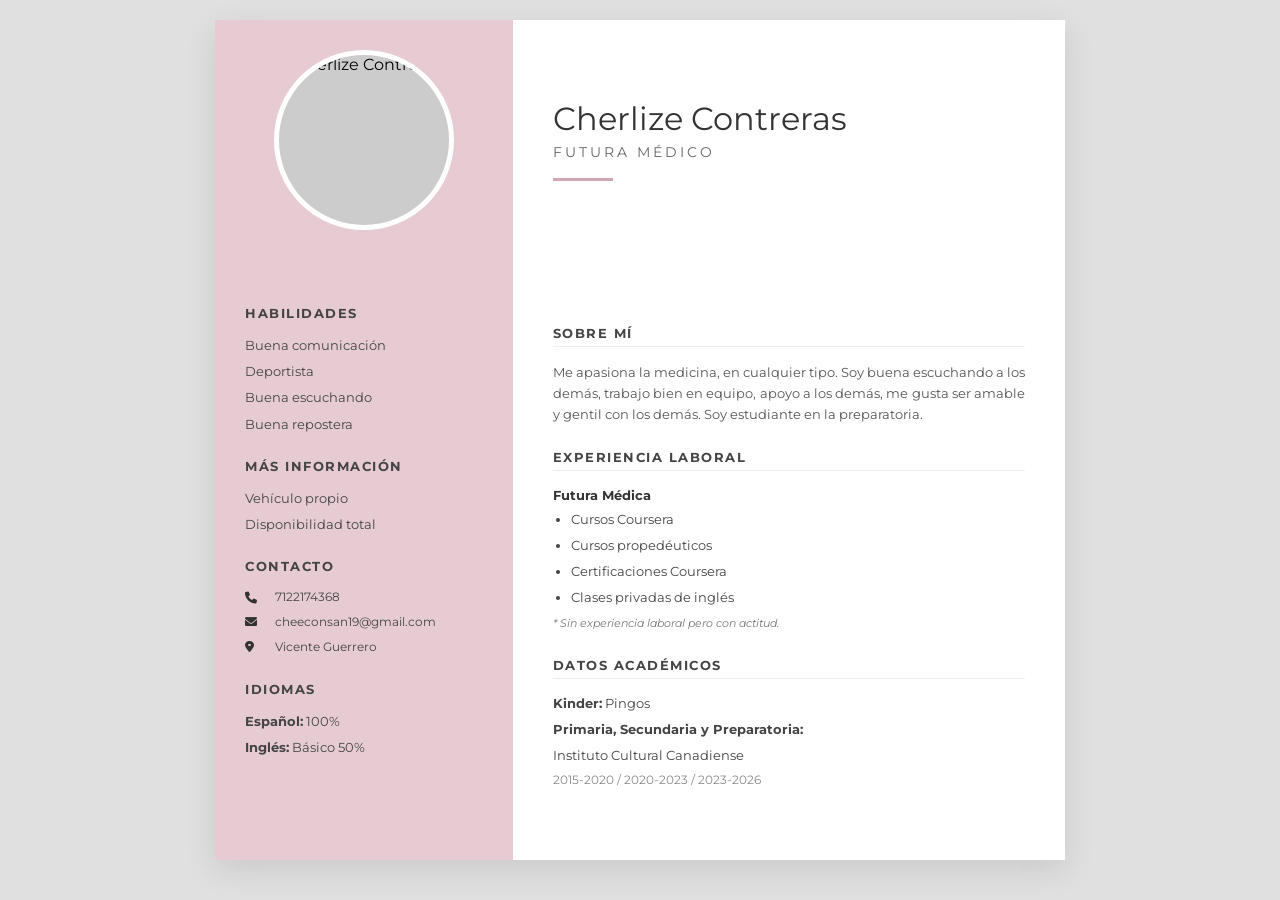
==== index.html @ 2f8d0954 "Rename cv.html1 to index.html" ====
<!DOCTYPE html>
<html lang="es">
<head>
    <meta charset="UTF-8">
    <meta name="viewport" content="width=device-width, initial-scale=1.0">
    <title>CV - Cherlize Contreras</title>
    <link href="https://fonts.googleapis.com/css2?family=Montserrat:wght@300;400;700&display=swap" rel="stylesheet">
    <link rel="stylesheet" href="https://cdnjs.cloudflare.com/ajax/libs/font-awesome/6.0.0/css/all.min.css">
    
    <style>
        /* Estilos integrados para que funcione en un solo archivo */
        * {
            margin: 0;
            padding: 0;
            box-sizing: border-box;
            font-family: 'Montserrat', sans-serif;
        }

        body {
            background-color: #e0e0e0;
            padding: 20px 0;
        }

        .cv-page {
            max-width: 850px;
            margin: 0 auto;
            background: white;
            display: flex;
            flex-direction: column;
            box-shadow: 0 10px 30px rgba(0,0,0,0.1);
        }

        /* HEADER */
        .header {
            display: flex;
            align-items: stretch;
            background-color: #ffffff;
        }

        .photo-container {
            width: 35%;
            background-color: #e6cbd3;
            padding: 30px;
            display: flex;
            justify-content: center;
            align-items: center;
        }

        .profile-photo {
            width: 180px;
            height: 180px;
            object-fit: cover;
            border-radius: 50%;
            border: 5px solid white;
            background-color: #ccc; /* Color temporal si no hay imagen */
        }

        .name-container {
            width: 65%;
            display: flex;
            align-items: center;
            padding: 20px 40px;
        }

        .name-wrapper {
            text-align: left;
        }

        .name-container h1 {
            font-size: 32px;
            font-weight: 400;
            color: #333;
            margin-bottom: 5px;
        }

        .professional-title {
            font-size: 14px;
            letter-spacing: 3px;
            color: #666;
            font-weight: 400;
        }

        .name-underline {
            width: 60px;
            height: 3px;
            background-color: #d1a7b5;
            margin-top: 15px;
        }

        /* CONTENIDO */
        .content-wrapper {
            display: flex;
        }

        .left-column {
            width: 35%;
            background-color: #e6cbd3;
            padding: 20px 30px;
            min-height: 600px;
        }

        .right-column {
            width: 65%;
            padding: 40px;
        }

        h3 {
            color: #444;
            font-size: 13px;
            font-weight: 700;
            margin-bottom: 15px;
            margin-top: 25px;
            letter-spacing: 1.5px;
            text-transform: uppercase;
        }

        .right-column h3 {
            border-bottom: 1px solid #eee;
            padding-bottom: 5px;
        }

        section {
            margin-bottom: 20px;
        }

        .description-text {
            font-size: 13px;
            line-height: 1.6;
            color: #555;
            text-align: justify;
        }

        li, p {
            font-size: 13px;
            margin-bottom: 8px;
            color: #444;
            line-height: 1.4;
        }

        .info-list {
            list-style: none;
        }

        .compact-list {
            padding-left: 18px;
        }

        .subtitle {
            font-weight: 700;
            color: #333;
            margin-bottom: 5px;
        }

        .date-range {
            color: #888;
            font-size: 12px;
        }

        .note {
            font-size: 11px;
            color: #777;
            margin-top: 10px;
        }

        .contact-list {
            list-style: none;
        }

        .contact-list li {
            display: flex;
            align-items: center;
            font-size: 12px;
        }

        .contact-list i {
            color: #333;
            width: 20px;
            margin-right: 10px;
        }

        /* Responsivo para celulares */
        @media (max-width: 768px) {
            .header, .content-wrapper { flex-direction: column; }
            .photo-container, .name-container, .left-column, .right-column { width: 100%; }
            .left-column { min-height: auto; }
        }
    </style>
</head>
<body>

    <div class="cv-page">
        <header class="header">
            <div class="photo-container">
                <img src="foto.jpg" alt="Cherlize Contreras" class="profile-photo">
            </div>
            <div class="name-container">
                <div class="name-wrapper">
                    <h1>Cherlize Contreras</h1>
                    <p class="professional-title">FUTURA MÉDICO</p>
                    <div class="name-underline"></div>
                </div>
            </div>
        </header>

        <div class="content-wrapper">
            <aside class="left-column">
                <section>
                    <h3>HABILIDADES</h3>
                    <ul class="info-list">
                        <li>Buena comunicación</li>
                        <li>Deportista</li>
                        <li>Buena escuchando</li>
                        <li>Buena repostera</li>
                    </ul>
                </section>

                <section>
                    <h3>MÁS INFORMACIÓN</h3>
                    <ul class="info-list">
                        <li>Vehículo propio</li>
                        <li>Disponibilidad total</li>
                    </ul>
                </section>

                <section>
                    <h3>CONTACTO</h3>
                    <ul class="contact-list">
                        <li><i class="fas fa-phone"></i> 7122174368</li>
                        <li><i class="fas fa-envelope"></i> cheeconsan19@gmail.com</li>
                        <li><i class="fas fa-map-marker-alt"></i> Vicente Guerrero</li>
                    </ul>
                </section>

                <section>
                    <h3>IDIOMAS</h3>
                    <ul class="info-list">
                        <li><strong>Español:</strong> 100%</li>
                        <li><strong>Inglés:</strong> Básico 50%</li>
                    </ul>
                </section>
            </aside>

            <main class="right-column">
                <section>
                    <h3>SOBRE MÍ</h3>
                    <p class="description-text">
                        Me apasiona la medicina, en cualquier tipo. Soy buena escuchando a los demás, trabajo bien en equipo, apoyo a los demás, me gusta ser amable y gentil con los demás. Soy estudiante en la preparatoria.
                    </p>
                </section>

                <section>
                    <h3>EXPERIENCIA LABORAL</h3>
                    <p class="subtitle">Futura Médica</p>
                    <ul class="compact-list">
                        <li>Cursos Coursera</li>
                        <li>Cursos propedéuticos</li>
                        <li>Certificaciones Coursera</li>
                        <li>Clases privadas de inglés</li>
                    </ul>
                    <p class="note"><em>* Sin experiencia laboral pero con actitud.</em></p>
                </section>

                <section>
                    <h3>DATOS ACADÉMICOS</h3>
                    <div class="formacion-item">
                        <p><strong>Kinder:</strong> Pingos</p>
                    </div>
                    <div class="formacion-item">
                        <p><strong>Primaria, Secundaria y Preparatoria:</strong></p>
                        <p>Instituto Cultural Canadiense</p>
                        <p class="date-range">2015-2020 / 2020-2023 / 2023-2026</p>
                    </div>
                </section>
            </main>
        </div>
    </div>

</body>
</html>
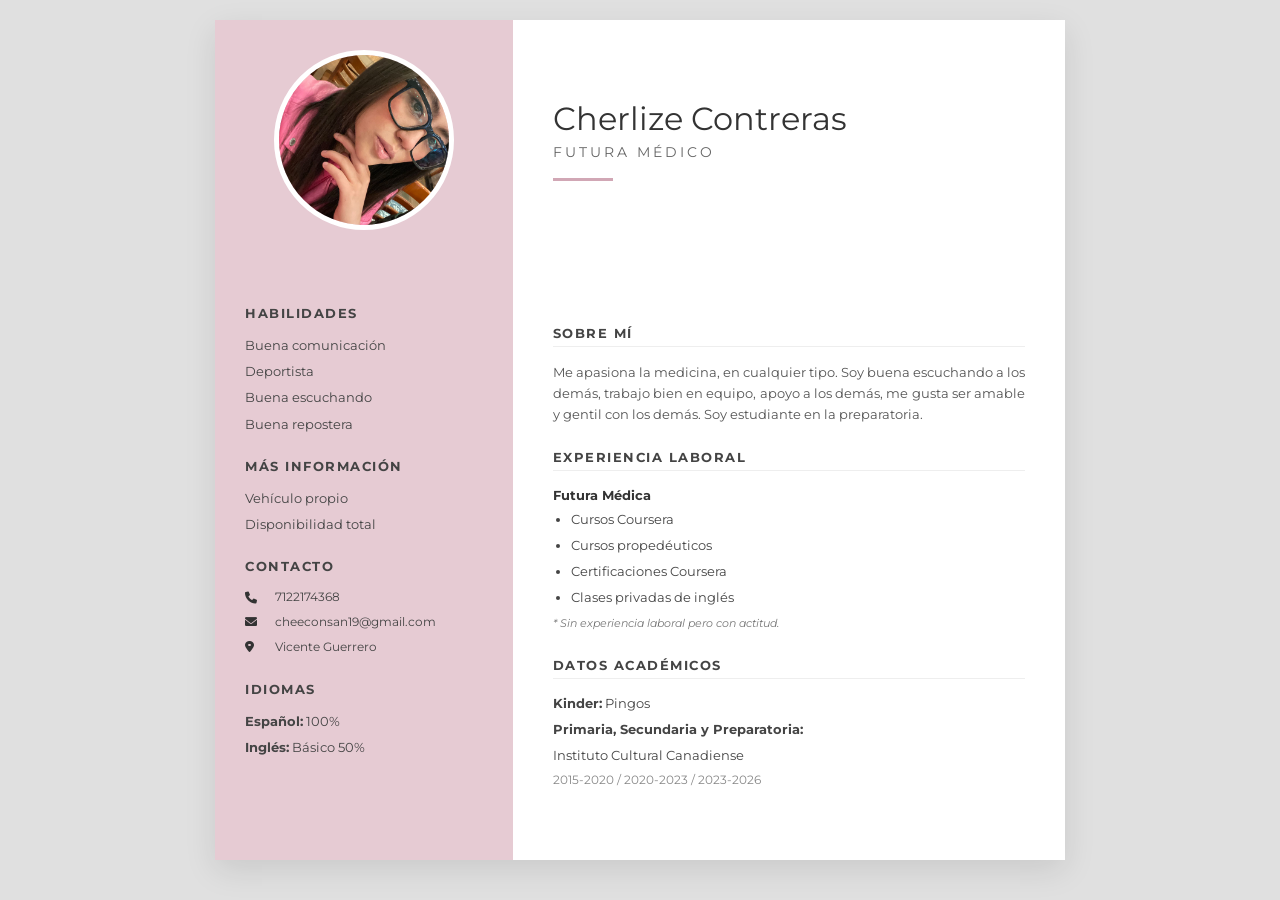
==== commit 968e9a99: "Update index.html" ====
--- a/index.html
+++ b/index.html
@@ -191,7 +191,7 @@
     <div class="cv-page">
         <header class="header">
             <div class="photo-container">
-                <img src="foto.jpg" alt="Cherlize Contreras" class="profile-photo">
+                <img src=contreras.png alt="Cherlize Contreras" class="profile-photo">
             </div>
             <div class="name-container">
                 <div class="name-wrapper">
